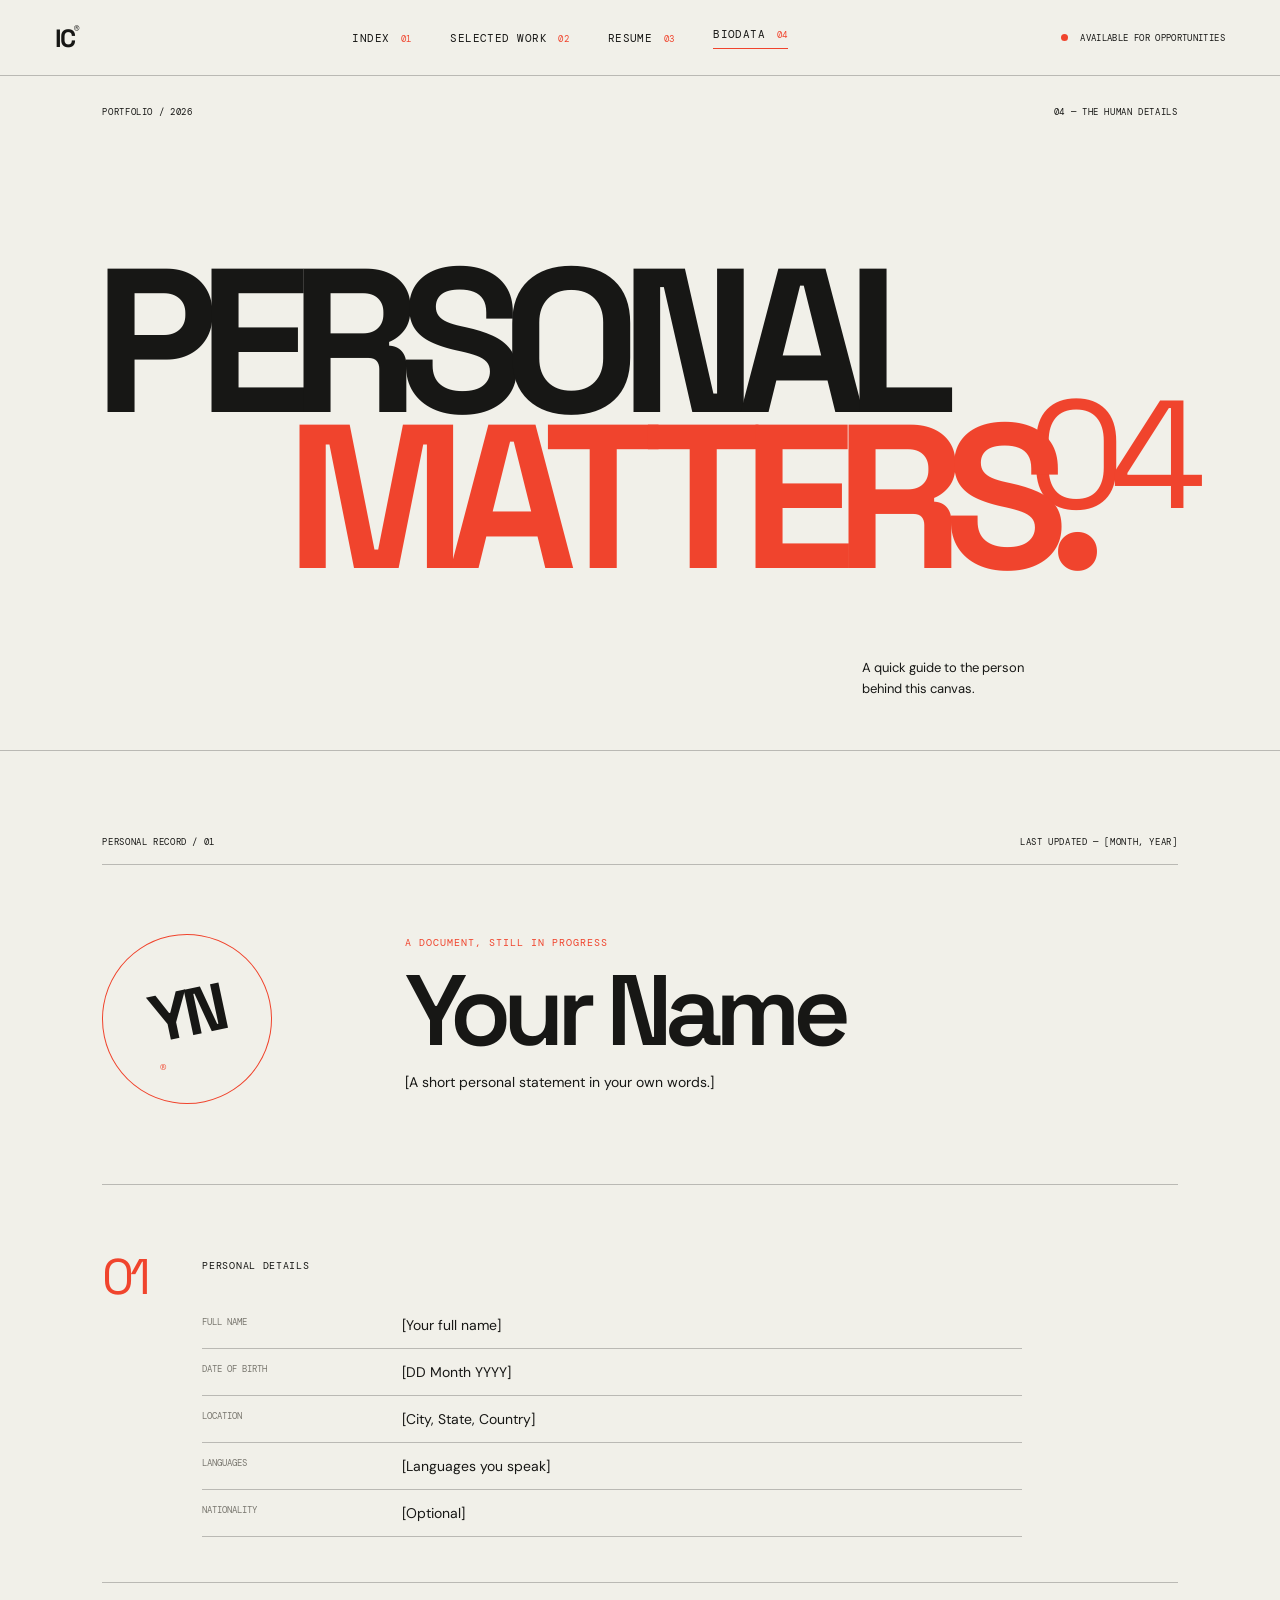
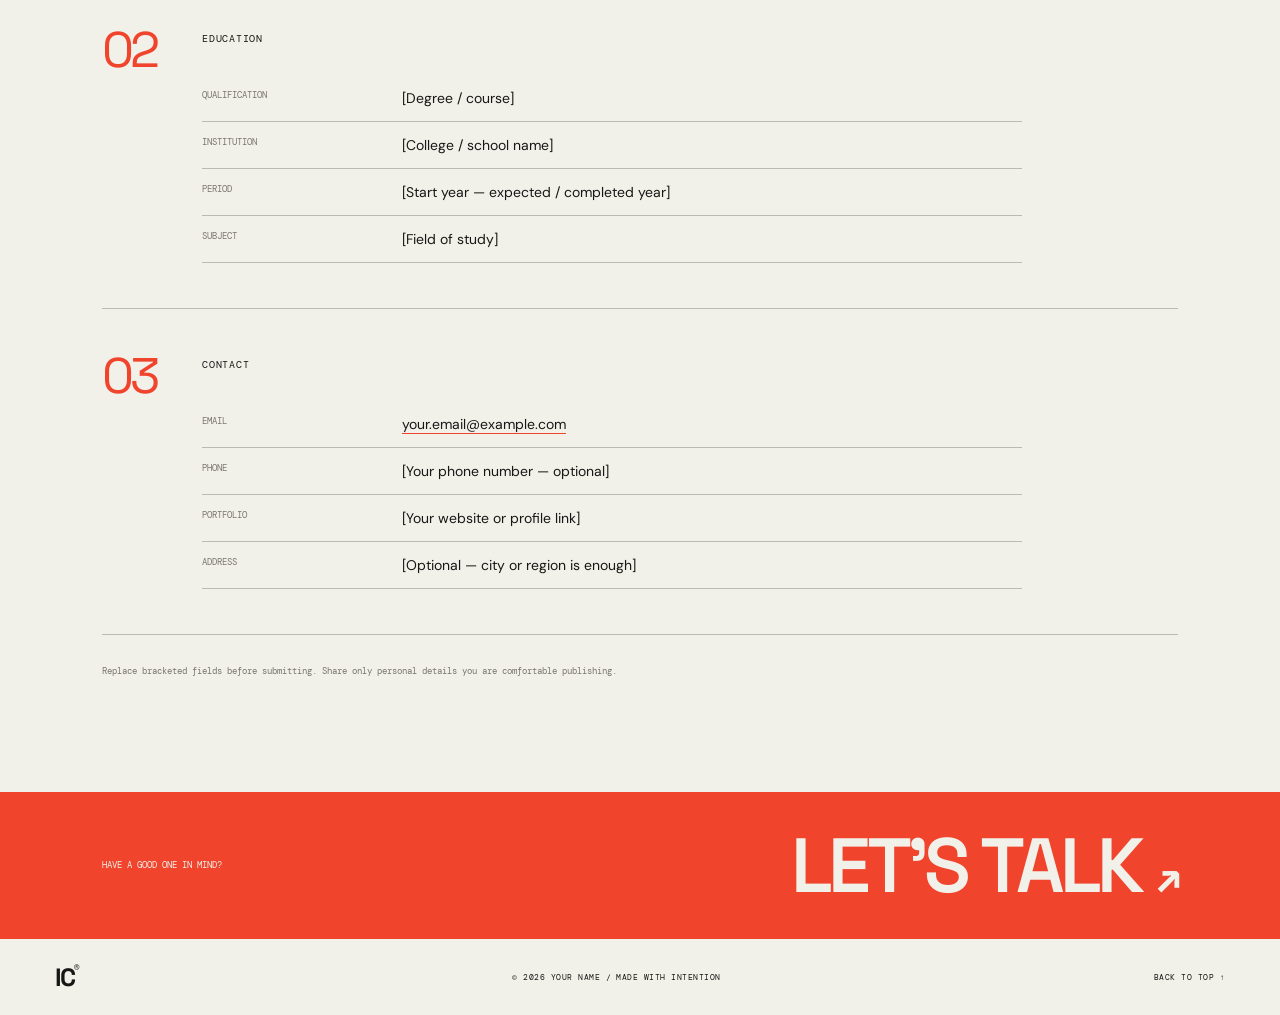
==== biodata.html @ 7c254b70 "Build The Infinite Canvas portfolio" ====
<!doctype html>
<html lang="en"><head><meta charset="utf-8"><meta name="viewport" content="width=device-width, initial-scale=1"><meta name="description" content="Personal and educational biodata for Your Name."><title>Biodata — THE INFINITE CANVAS</title><link rel="preconnect" href="https://fonts.googleapis.com"><link rel="preconnect" href="https://fonts.gstatic.com" crossorigin><link href="https://fonts.googleapis.com/css2?family=DM+Mono:wght@400;500&family=DM+Sans:wght@400;500;700&family=Space+Grotesk:wght@400;500;600;700&display=swap" rel="stylesheet"><link rel="stylesheet" href="css/style.css"></head><body>
<header class="site-header"><a class="wordmark" href="index.html">IC<span>®</span></a><button class="menu-toggle" aria-label="Open navigation" aria-expanded="false"><span></span><span></span></button><nav class="site-nav" aria-label="Main navigation"><a href="index.html">Index <i>01</i></a><a href="work.html">Selected work <i>02</i></a><a href="resume.html">Resume <i>03</i></a><a class="active" href="biodata.html">Biodata <i>04</i></a></nav><a class="availability" href="mailto:your.email@example.com"><span></span> Available for opportunities</a></header>
<main><section class="page-hero bio-hero" id="top"><div class="page-kicker"><span>PORTFOLIO / 2026</span><span>04 — THE HUMAN DETAILS</span></div><h1>PERSONAL<br><em>MATTERS</em><span class="red-dot">.</span></h1><p>A quick guide to the person<br>behind this canvas.</p><span class="page-hero-index">04</span></section><section class="bio-document section-pad"><div class="section-label"><span>PERSONAL RECORD / 01</span><span>LAST UPDATED — [MONTH, YEAR]</span></div><div class="bio-intro"><span class="bio-monogram">YN<span>®</span></span><div><span class="eyebrow red">A DOCUMENT, STILL IN PROGRESS</span><h2>Your Name</h2><p>[A short personal statement in your own words.]</p></div></div><div class="bio-columns">
<div class="bio-group"><span class="bio-group-no">01</span><div><h3>PERSONAL DETAILS</h3><dl class="data-list"><div><dt>FULL NAME</dt><dd>[Your full name]</dd></div><div><dt>DATE OF BIRTH</dt><dd>[DD Month YYYY]</dd></div><div><dt>LOCATION</dt><dd>[City, State, Country]</dd></div><div><dt>LANGUAGES</dt><dd>[Languages you speak]</dd></div><div><dt>NATIONALITY</dt><dd>[Optional]</dd></div></dl></div></div>
<div class="bio-group"><span class="bio-group-no">02</span><div><h3>EDUCATION</h3><dl class="data-list"><div><dt>QUALIFICATION</dt><dd>[Degree / course]</dd></div><div><dt>INSTITUTION</dt><dd>[College / school name]</dd></div><div><dt>PERIOD</dt><dd>[Start year — expected / completed year]</dd></div><div><dt>SUBJECT</dt><dd>[Field of study]</dd></div></dl></div></div>
<div class="bio-group"><span class="bio-group-no">03</span><div><h3>CONTACT</h3><dl class="data-list"><div><dt>EMAIL</dt><dd><a href="mailto:your.email@example.com">your.email@example.com</a></dd></div><div><dt>PHONE</dt><dd>[Your phone number — optional]</dd></div><div><dt>PORTFOLIO</dt><dd>[Your website or profile link]</dd></div><div><dt>ADDRESS</dt><dd>[Optional — city or region is enough]</dd></div></dl></div></div></div><p class="resume-footnote">Replace bracketed fields before submitting. Share only personal details you are comfortable publishing.</p></section><section class="contact-band"><span>HAVE A GOOD ONE IN MIND?</span><a href="mailto:your.email@example.com">LET’S TALK <b>↗</b></a></section></main><footer class="site-footer"><a class="wordmark" href="index.html">IC<span>®</span></a><span>© 2026 YOUR NAME / MADE WITH INTENTION</span><a href="#top">BACK TO TOP ↑</a></footer><button class="back-top" aria-label="Back to top">↑</button><script src="https://code.jquery.com/jquery-3.7.1.min.js" integrity="sha256-/JqT3SQfawRcv/BIHPThkBvs0OEvtFFmqPF/lYI/Cxo=" crossorigin="anonymous"></script><script src="js/main.js"></script></body></html>
---- css/style.css ----
:root{--ink:#171715;--paper:#f1f0e9;--red:#f0442d;--line:rgba(23,23,21,.25);--mono:'DM Mono',monospace;--sans:'DM Sans',sans-serif;--display:'Space Grotesk',sans-serif}*{box-sizing:border-box}html{scroll-behavior:smooth}body{margin:0;background:var(--paper);color:var(--ink);font-family:var(--sans);font-size:16px}a{color:inherit;text-decoration:none}button{font:inherit}.site-header{height:76px;padding:0 4.3vw;display:flex;align-items:center;justify-content:space-between;border-bottom:1px solid var(--line);position:relative;z-index:20;background:var(--paper)}.wordmark{font:700 25px var(--display);letter-spacing:-2px}.wordmark span{font:9px var(--mono);vertical-align:top;letter-spacing:0}.site-nav{display:flex;gap:clamp(18px,3vw,48px);align-items:center}.site-nav a{font:11px var(--mono);text-transform:uppercase;letter-spacing:.04em}.site-nav i{font-style:normal;color:var(--red);font-size:9px;margin-left:4px}.site-nav a.active{border-bottom:1px solid var(--red);padding-bottom:7px}.availability{font:9px var(--mono);text-transform:uppercase;letter-spacing:.04em}.availability span{display:inline-block;width:7px;height:7px;border-radius:50%;background:var(--red);margin-right:7px}.menu-toggle{display:none}.hero{min-height:calc(100vh - 76px);padding:28px 4.3vw 34px;position:relative;display:flex;flex-direction:column;justify-content:space-between;overflow:hidden}.hero-meta,.page-kicker,.section-label{display:flex;justify-content:space-between;align-items:center;font:9px var(--mono);letter-spacing:.07em;text-transform:uppercase}.hero-title-wrap{position:relative;margin:4vh 0 0 12vw}.eyebrow{font:10px var(--mono);letter-spacing:.1em;text-transform:uppercase}.hero-title-wrap h1{font:700 clamp(100px,19vw,290px)/.72 var(--display);letter-spacing:-.105em;margin:32px 0 0 -12px}.hero-title-wrap h1 .name-line{display:inline-block;margin-left:19vw}.red-dot{color:var(--red)}.hero-index{position:absolute;right:3vw;bottom:20%;font:11px var(--mono);line-height:1.5;color:var(--red)}.hero-bottom{display:flex;align-items:flex-end;justify-content:space-between;position:relative;z-index:2}.hero-intro{font:14px/1.5 var(--sans);margin:0}.circle-link{height:52px;width:52px;border:1px solid var(--ink);border-radius:50%;display:grid;place-items:center;font-size:24px;transition:.3s}.circle-link:hover{background:var(--red);border-color:var(--red);transform:rotate(45deg)}.hero-side{font:9px/1.6 var(--mono);text-align:right}.hero-stamp{position:absolute;right:18%;top:22%;border:1px solid var(--red);color:var(--red);width:78px;height:78px;border-radius:50%;display:grid;place-content:center;text-align:center;font:9px/1.2 var(--mono);transform:rotate(13deg)}.section-pad{padding:100px 8vw}.section-label{padding-bottom:16px;border-bottom:1px solid var(--line);margin-bottom:45px}.section-label a{color:var(--red)}.intro-grid{display:grid;grid-template-columns:.88fr 1.12fr;gap:11vw;align-items:center}.intro-photo{height:min(64vw,620px);position:relative}.image-frame{overflow:hidden;background:#dedbd2}.image-frame img{display:block;width:100%;height:100%;object-fit:cover;transition:transform .9s cubic-bezier(.2,.7,.2,1),filter .6s}.image-frame:hover img{transform:scale(1.045);filter:saturate(1.12)}.photo-note{position:absolute;left:0;bottom:0;background:var(--paper);padding:10px 13px;font:8px/1.5 var(--mono)}.red{color:var(--red)}.intro-copy h2{font:600 clamp(56px,8.5vw,120px)/.86 var(--display);letter-spacing:-.08em;margin:22px 0 30px}.intro-copy h2 em,.page-hero h1 em{font-style:normal;color:var(--red)}.intro-copy>p:not(.eyebrow){max-width:390px;line-height:1.8;font-size:14px}.text-link{display:inline-flex;gap:30px;align-items:center;border-bottom:1px solid var(--ink);padding:14px 0 9px;margin-top:24px;font:10px var(--mono);letter-spacing:.04em}.text-link span{color:var(--red);font-size:16px}.manifesto{background:var(--ink);color:var(--paper);min-height:520px;padding:70px 10vw;position:relative;display:flex;flex-direction:column;justify-content:center}.manifesto .eyebrow{color:#aaa}.manifesto-line{font:700 clamp(68px,13vw,190px)/.78 var(--display);letter-spacing:-.1em;margin:55px 0}.manifesto-line span{color:var(--red)}.manifesto-line b{font-size:.36em;color:var(--red);vertical-align:top;margin-left:2vw}.manifesto-caption{position:absolute;bottom:34px;right:10vw;font:9px var(--mono);color:#aaa}.selected{padding-bottom:120px}.feature-project{display:block}.feature-image{height:min(61vw,690px);position:relative}.feature-image img{object-position:center 48%}.image-count,.work-image-label{position:absolute;top:18px;left:18px;background:var(--paper);padding:9px 11px;font:9px var(--mono)}.feature-caption{display:grid;grid-template-columns:70px 1fr auto;align-items:start;border-bottom:1px solid var(--line);padding:24px 0 30px}.project-number{font:12px var(--mono);color:var(--red)}.feature-caption h3{font:600 clamp(44px,7vw,94px)/.8 var(--display);letter-spacing:-.08em;margin:0}.feature-caption p{font-size:13px}.arrow-large{font-size:43px;color:var(--red)}.mini-projects{display:grid;grid-template-columns:1fr 1fr;gap:30px;margin:55px 0 0 21%}.mini-projects>a{position:relative;min-height:220px;padding:23px;border-top:1px solid var(--ink);border-bottom:1px solid var(--ink)}.mini-projects>a:nth-child(2){margin-top:75px;background:var(--red);color:var(--paper);border:0}.mini-projects span:first-child{font:9px var(--mono)}.mini-projects h3{font:600 clamp(38px,5vw,68px)/.82 var(--display);letter-spacing:-.08em}.mini-arrow{position:absolute;right:20px;bottom:15px;font-size:25px}.contact-band{background:var(--red);color:var(--paper);padding:35px 8vw;display:flex;align-items:center;justify-content:space-between}.contact-band>span{font:9px var(--mono)}.contact-band>a{font:600 clamp(30px,6vw,78px)/1 var(--display);letter-spacing:-.06em}.contact-band b{font-size:.55em}.site-footer{padding:22px 4.3vw;display:flex;align-items:center;justify-content:space-between;font:8px var(--mono);letter-spacing:.06em}.back-top{position:fixed;right:22px;bottom:22px;width:42px;height:42px;background:var(--ink);color:var(--paper);border:0;border-radius:50%;font-size:20px;z-index:10;opacity:0;pointer-events:none;transition:.25s;cursor:pointer}.back-top.visible{opacity:1;pointer-events:auto}.page-hero{min-height:570px;height:min(75vh,780px);padding:30px 8vw 50px;position:relative;display:flex;flex-direction:column;justify-content:space-between;overflow:hidden;border-bottom:1px solid var(--line)}.page-hero h1{font:700 clamp(85px,16vw,220px)/.76 var(--display);letter-spacing:-.1em;margin:7vh 0 0 -8px;position:relative;z-index:1}.page-hero h1 em{margin-left:15vw}.page-hero>p{align-self:flex-end;font-size:13px;line-height:1.6;margin:0 12vw 0 0}.page-hero-index{position:absolute;right:7vw;top:45%;font:clamp(65px,12vw,170px)/1 var(--display);letter-spacing:-.1em;color:var(--red)}.work-list{padding-top:80px}.work-item{margin:0 0 140px;position:relative}.work-image{height:clamp(360px,60vw,720px);position:relative}.featured-work .work-info{padding:28px 0 0 14%;position:relative}.work-info h2{font:700 clamp(66px,12vw,160px)/.78 var(--display);letter-spacing:-.1em;margin:18px 0 27px}.work-description{display:grid;grid-template-columns:1.2fr .8fr;gap:9vw;max-width:900px}.work-info p{line-height:1.8;font-size:14px;max-width:500px}.work-info dl{margin:10px 0}.work-info dl div{display:grid;grid-template-columns:90px 1fr;border-bottom:1px solid var(--line);padding:9px 0;gap:15px}.work-info dt,.work-info dd{font:9px var(--mono);margin:0}.work-info dt{color:var(--red)}.work-index{position:absolute;right:0;top:0;font:12px var(--mono);color:var(--red)}.split-work{display:grid;grid-template-columns:1.2fr .8fr;gap:8vw;align-items:center}.split-work .work-image{height:clamp(330px,48vw,560px)}.split-work .work-info h2{font-size:clamp(58px,8vw,110px)}.reverse-work{grid-template-columns:.8fr 1.2fr}.reverse-work .work-image{grid-column:2;grid-row:1}.reverse-work .work-info{grid-column:1;grid-row:1;padding-left:8%}.reverse-work .work-index{right:auto;left:0}.resume-sheet,.bio-document{padding-top:85px;padding-bottom:115px}.resume-layout{display:grid;grid-template-columns:.45fr 1fr;gap:12vw}.resume-aside{position:sticky;top:40px;align-self:start}.resume-aside>p:not(.eyebrow){font-size:14px;line-height:1.8}.timeline{border-left:1px solid var(--line)}.timeline-section{display:grid;grid-template-columns:100px 1fr;padding:0 0 70px 30px;position:relative;border-bottom:1px solid var(--line);margin-bottom:45px}.timeline-no{font:60px/.8 var(--display);letter-spacing:-.1em;color:var(--red)}.timeline-entry{margin-top:28px;max-width:610px}.timeline-entry time{font:9px var(--mono);color:var(--red)}.timeline-entry h2{font:600 28px var(--display);margin:9px 0}.timeline-entry p{font-size:13px;line-height:1.7;margin:5px 0}.skill-line{display:grid;grid-template-columns:100px 1fr;padding:15px 0;border-bottom:1px solid var(--line)}.skill-line span{font:9px var(--mono);color:var(--red)}.skill-line p{margin:0;font-size:13px}.resume-footnote{font:9px var(--mono);color:#78766e;margin:30px 0 0}.bio-intro{display:grid;grid-template-columns:200px 1fr;gap:8vw;align-items:center;padding:20px 0 75px;border-bottom:1px solid var(--line)}.bio-monogram{width:170px;height:170px;border:1px solid var(--red);border-radius:50%;display:grid;place-content:center;font:700 66px var(--display);letter-spacing:-.1em;transform:rotate(-12deg)}.bio-monogram span{font:10px var(--mono);vertical-align:top;color:var(--red)}.bio-intro h2{font:600 clamp(46px,8vw,100px)/.9 var(--display);letter-spacing:-.08em;margin:15px 0}.bio-intro p{font-size:14px;line-height:1.7;max-width:450px}.bio-columns{padding-top:25px}.bio-group{display:grid;grid-template-columns:100px 1fr;padding:45px 0;border-bottom:1px solid var(--line)}.bio-group-no{font:50px/.9 var(--display);color:var(--red);letter-spacing:-.08em}.bio-group h3{font:10px var(--mono);letter-spacing:.07em;margin:4px 0 30px}.data-list{max-width:820px;margin:0}.data-list>div{display:grid;grid-template-columns:200px 1fr;padding:14px 0;border-bottom:1px solid var(--line)}.data-list dt{font:9px var(--mono);color:#79776f}.data-list dd{font:14px var(--sans);margin:0}.data-list dd a{border-bottom:1px solid var(--red)}[data-reveal]{opacity:0;transform:translateY(30px);transition:opacity .8s ease,transform .8s cubic-bezier(.2,.7,.2,1)}[data-reveal].revealed{opacity:1;transform:translateY(0)}@media(max-width:760px){.site-header{height:65px;padding:0 6vw}.availability{display:none}.menu-toggle{display:flex;flex-direction:column;gap:6px;background:transparent;border:0;padding:12px;z-index:22}.menu-toggle span{display:block;width:25px;height:1px;background:var(--ink);transition:.25s}.menu-toggle[aria-expanded=true] span:first-child{transform:translateY(3.5px) rotate(45deg)}.menu-toggle[aria-expanded=true] span:last-child{transform:translateY(-3.5px) rotate(-45deg)}.site-nav{position:absolute;left:0;right:0;top:64px;background:var(--paper);display:flex;flex-direction:column;align-items:stretch;gap:0;padding:0 7vw;max-height:0;overflow:hidden;transition:max-height .35s,padding .35s;border-bottom:0}.site-nav.open{max-height:300px;padding:14px 7vw 25px;border-bottom:1px solid var(--line)}.site-nav a{padding:15px 0;border-bottom:1px solid var(--line);font-size:12px}.site-nav a.active{border-bottom:1px solid var(--red)}.hero{min-height:calc(90svh - 65px);padding:24px 6vw}.hero-meta span:nth-child(2){display:none}.hero-meta{font-size:8px}.hero-title-wrap{margin:12vh 0 0}.hero-title-wrap h1{font-size:clamp(90px,24vw,170px);margin-left:-5px}.hero-title-wrap h1 .name-line{margin-left:11vw}.hero-stamp{right:12%;top:17%;width:62px;height:62px;font-size:7px}.hero-index{right:1vw;font-size:9px}.section-pad{padding:70px 6vw}.section-label{font-size:8px;gap:15px}.section-label span:last-child{text-align:right}.intro-grid{grid-template-columns:1fr;gap:42px}.intro-photo{height:110vw;max-height:600px;width:78%;margin-left:7%}.intro-copy{padding-left:10%}.intro-copy h2{font-size:clamp(64px,17vw,110px)}.manifesto{min-height:380px;padding:55px 7vw}.manifesto-line{font-size:clamp(62px,15vw,115px)}.manifesto-caption{right:7vw;font-size:8px}.selected{padding-bottom:75px}.feature-image{height:70vw}.feature-caption{grid-template-columns:40px 1fr auto}.feature-caption h3{font-size:54px}.feature-caption p{font-size:12px}.arrow-large{font-size:32px}.mini-projects{margin:45px 0 0;gap:15px}.mini-projects>a{min-height:175px;padding:16px}.mini-projects h3{font-size:clamp(34px,9vw,57px)}.contact-band{padding:26px 6vw;display:block}.contact-band>span{display:block;margin-bottom:20px}.contact-band>a{font-size:44px}.site-footer{padding:18px 6vw;flex-wrap:wrap;gap:14px}.site-footer span{order:3;width:100%;font-size:7px}.page-hero{min-height:540px;height:75svh;padding:25px 6vw 40px}.page-hero h1{font-size:clamp(76px,18vw,140px);margin-top:14vh}.page-hero h1 em{margin-left:8vw}.page-hero>p{margin-right:15vw;font-size:12px}.page-hero-index{right:6vw;top:54%;font-size:70px}.work-list{padding-top:60px}.work-item{margin-bottom:90px}.work-image{height:75vw;min-height:330px}.featured-work .work-info{padding-left:4%}.work-info h2{font-size:72px}.work-description{grid-template-columns:1fr;gap:15px}.split-work,.reverse-work{display:flex;flex-direction:column;align-items:stretch;gap:24px}.split-work .work-image{height:77vw;min-height:320px}.split-work .work-info,.reverse-work .work-info{padding:0 4%}.split-work .work-info h2{font-size:68px}.reverse-work .work-index{left:auto;right:0}.resume-layout{grid-template-columns:1fr;gap:50px}.resume-aside{position:static}.timeline-section{grid-template-columns:60px 1fr;padding-left:18px}.timeline-no{font-size:42px}.skill-line{grid-template-columns:70px 1fr}.bio-intro{grid-template-columns:95px 1fr;gap:24px;padding-bottom:45px}.bio-monogram{height:90px;width:90px;font-size:38px}.bio-intro h2{font-size:42px}.bio-intro p{font-size:12px}.bio-group{grid-template-columns:55px 1fr;padding:35px 0}.bio-group-no{font-size:39px}.data-list>div{grid-template-columns:125px 1fr;gap:12px}.data-list dd{font-size:12px}.data-list dt{font-size:8px}}@media(prefers-reduced-motion:reduce){html{scroll-behavior:auto}*,*:before,*:after{transition-duration:.01ms!important;animation-duration:.01ms!important}[data-reveal]{opacity:1;transform:none}}
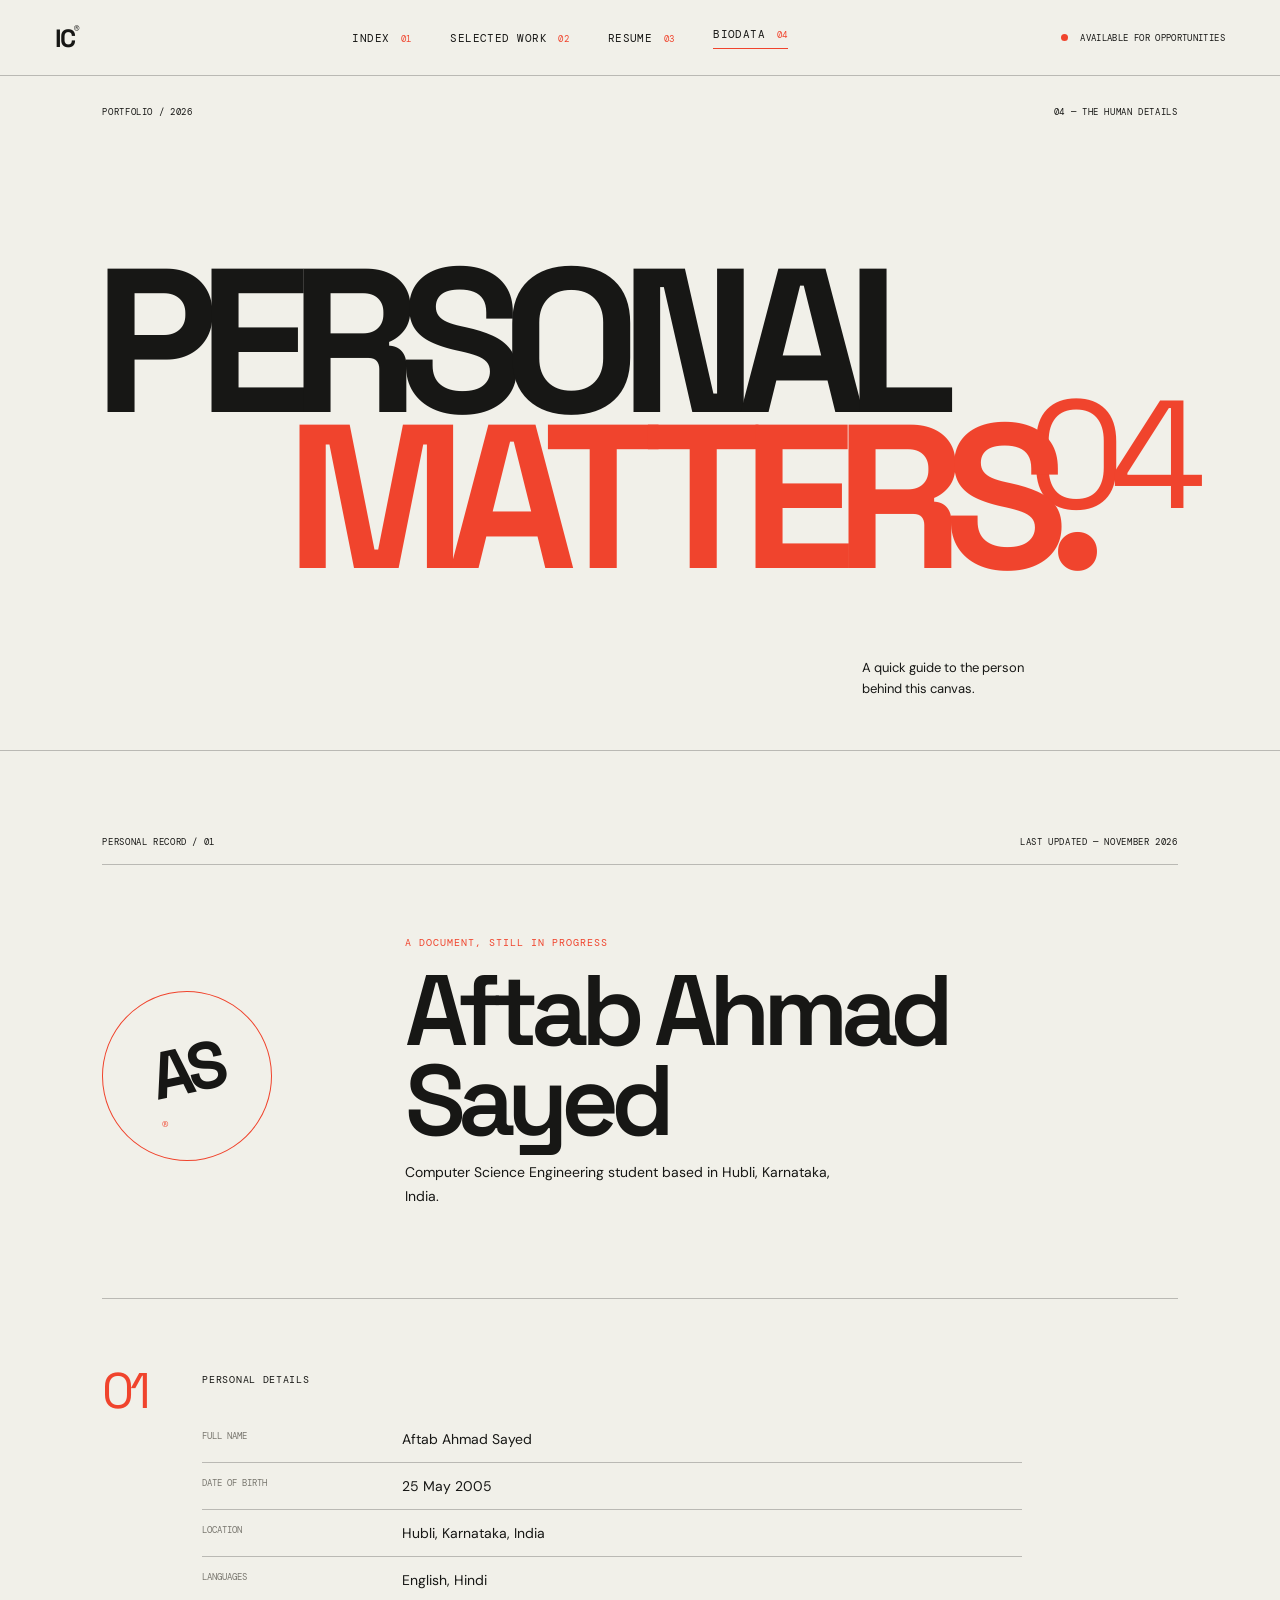
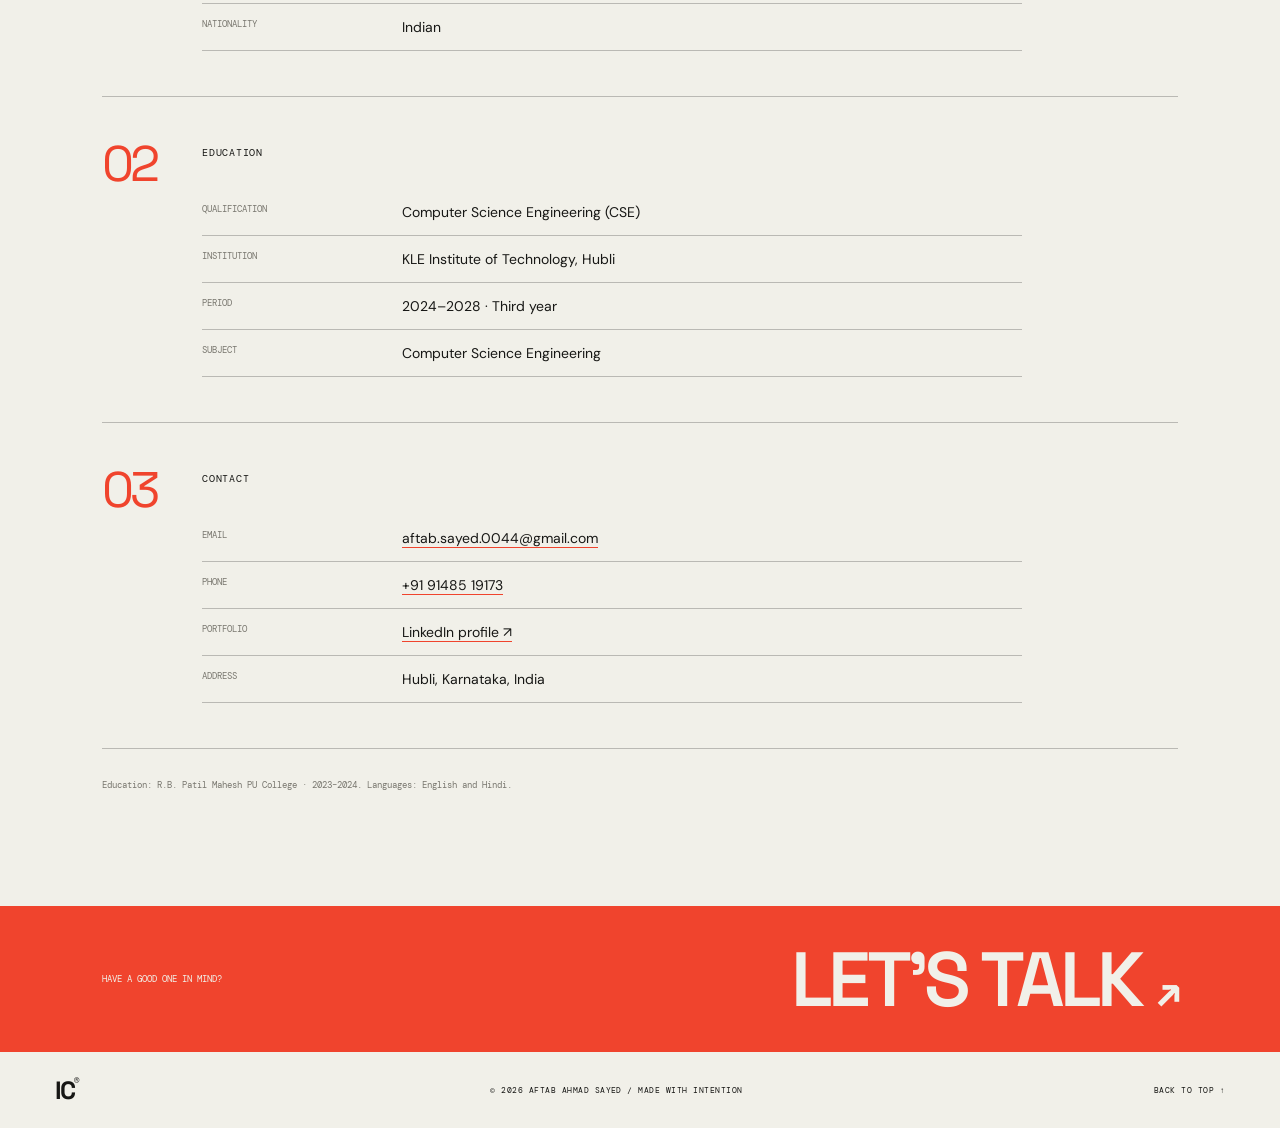
==== commit d902afac: "dwurfneirnf" ====
--- a/biodata.html
+++ b/biodata.html
@@ -1,7 +1,7 @@
 <!doctype html>
-<html lang="en"><head><meta charset="utf-8"><meta name="viewport" content="width=device-width, initial-scale=1"><meta name="description" content="Personal and educational biodata for Your Name."><title>Biodata — THE INFINITE CANVAS</title><link rel="preconnect" href="https://fonts.googleapis.com"><link rel="preconnect" href="https://fonts.gstatic.com" crossorigin><link href="https://fonts.googleapis.com/css2?family=DM+Mono:wght@400;500&family=DM+Sans:wght@400;500;700&family=Space+Grotesk:wght@400;500;600;700&display=swap" rel="stylesheet"><link rel="stylesheet" href="css/style.css"></head><body>
-<header class="site-header"><a class="wordmark" href="index.html">IC<span>®</span></a><button class="menu-toggle" aria-label="Open navigation" aria-expanded="false"><span></span><span></span></button><nav class="site-nav" aria-label="Main navigation"><a href="index.html">Index <i>01</i></a><a href="work.html">Selected work <i>02</i></a><a href="resume.html">Resume <i>03</i></a><a class="active" href="biodata.html">Biodata <i>04</i></a></nav><a class="availability" href="mailto:your.email@example.com"><span></span> Available for opportunities</a></header>
-<main><section class="page-hero bio-hero" id="top"><div class="page-kicker"><span>PORTFOLIO / 2026</span><span>04 — THE HUMAN DETAILS</span></div><h1>PERSONAL<br><em>MATTERS</em><span class="red-dot">.</span></h1><p>A quick guide to the person<br>behind this canvas.</p><span class="page-hero-index">04</span></section><section class="bio-document section-pad"><div class="section-label"><span>PERSONAL RECORD / 01</span><span>LAST UPDATED — [MONTH, YEAR]</span></div><div class="bio-intro"><span class="bio-monogram">YN<span>®</span></span><div><span class="eyebrow red">A DOCUMENT, STILL IN PROGRESS</span><h2>Your Name</h2><p>[A short personal statement in your own words.]</p></div></div><div class="bio-columns">
-<div class="bio-group"><span class="bio-group-no">01</span><div><h3>PERSONAL DETAILS</h3><dl class="data-list"><div><dt>FULL NAME</dt><dd>[Your full name]</dd></div><div><dt>DATE OF BIRTH</dt><dd>[DD Month YYYY]</dd></div><div><dt>LOCATION</dt><dd>[City, State, Country]</dd></div><div><dt>LANGUAGES</dt><dd>[Languages you speak]</dd></div><div><dt>NATIONALITY</dt><dd>[Optional]</dd></div></dl></div></div>
-<div class="bio-group"><span class="bio-group-no">02</span><div><h3>EDUCATION</h3><dl class="data-list"><div><dt>QUALIFICATION</dt><dd>[Degree / course]</dd></div><div><dt>INSTITUTION</dt><dd>[College / school name]</dd></div><div><dt>PERIOD</dt><dd>[Start year — expected / completed year]</dd></div><div><dt>SUBJECT</dt><dd>[Field of study]</dd></div></dl></div></div>
-<div class="bio-group"><span class="bio-group-no">03</span><div><h3>CONTACT</h3><dl class="data-list"><div><dt>EMAIL</dt><dd><a href="mailto:your.email@example.com">your.email@example.com</a></dd></div><div><dt>PHONE</dt><dd>[Your phone number — optional]</dd></div><div><dt>PORTFOLIO</dt><dd>[Your website or profile link]</dd></div><div><dt>ADDRESS</dt><dd>[Optional — city or region is enough]</dd></div></dl></div></div></div><p class="resume-footnote">Replace bracketed fields before submitting. Share only personal details you are comfortable publishing.</p></section><section class="contact-band"><span>HAVE A GOOD ONE IN MIND?</span><a href="mailto:your.email@example.com">LET’S TALK <b>↗</b></a></section></main><footer class="site-footer"><a class="wordmark" href="index.html">IC<span>®</span></a><span>© 2026 YOUR NAME / MADE WITH INTENTION</span><a href="#top">BACK TO TOP ↑</a></footer><button class="back-top" aria-label="Back to top">↑</button><script src="https://code.jquery.com/jquery-3.7.1.min.js" integrity="sha256-/JqT3SQfawRcv/BIHPThkBvs0OEvtFFmqPF/lYI/Cxo=" crossorigin="anonymous"></script><script src="js/main.js"></script></body></html>
+<html lang="en"><head><meta charset="utf-8"><meta name="viewport" content="width=device-width, initial-scale=1"><meta name="description" content="Personal and educational biodata for Aftab Ahmad Sayed."><title>Biodata — THE INFINITE CANVAS</title><link rel="preconnect" href="https://fonts.googleapis.com"><link rel="preconnect" href="https://fonts.gstatic.com" crossorigin><link href="https://fonts.googleapis.com/css2?family=DM+Mono:wght@400;500&family=DM+Sans:wght@400;500;700&family=Space+Grotesk:wght@400;500;600;700&display=swap" rel="stylesheet"><link rel="stylesheet" href="css/style.css"></head><body>
+<header class="site-header"><a class="wordmark" href="index.html">IC<span>®</span></a><button class="menu-toggle" aria-label="Open navigation" aria-expanded="false"><span></span><span></span></button><nav class="site-nav" aria-label="Main navigation"><a href="index.html">Index <i>01</i></a><a href="work.html">Selected work <i>02</i></a><a href="resume.html">Resume <i>03</i></a><a class="active" href="biodata.html">Biodata <i>04</i></a></nav><a class="availability" href="mailto:aftab.sayed.0044@gmail.com"><span></span> Available for opportunities</a></header>
+<main><section class="page-hero bio-hero" id="top"><div class="page-kicker"><span>PORTFOLIO / 2026</span><span>04 — THE HUMAN DETAILS</span></div><h1>PERSONAL<br><em>MATTERS</em><span class="red-dot">.</span></h1><p>A quick guide to the person<br>behind this canvas.</p><span class="page-hero-index">04</span></section><section class="bio-document section-pad"><div class="section-label"><span>PERSONAL RECORD / 01</span><span>LAST UPDATED — NOVEMBER 2026</span></div><div class="bio-intro"><span class="bio-monogram">AS<span>®</span></span><div><span class="eyebrow red">A DOCUMENT, STILL IN PROGRESS</span><h2>Aftab Ahmad Sayed</h2><p>Computer Science Engineering student based in Hubli, Karnataka, India.</p></div></div><div class="bio-columns">
+<div class="bio-group"><span class="bio-group-no">01</span><div><h3>PERSONAL DETAILS</h3><dl class="data-list"><div><dt>FULL NAME</dt><dd>Aftab Ahmad Sayed</dd></div><div><dt>DATE OF BIRTH</dt><dd>25 May 2005</dd></div><div><dt>LOCATION</dt><dd>Hubli, Karnataka, India</dd></div><div><dt>LANGUAGES</dt><dd>English, Hindi</dd></div><div><dt>NATIONALITY</dt><dd>Indian</dd></div></dl></div></div>
+<div class="bio-group"><span class="bio-group-no">02</span><div><h3>EDUCATION</h3><dl class="data-list"><div><dt>QUALIFICATION</dt><dd>Computer Science Engineering (CSE)</dd></div><div><dt>INSTITUTION</dt><dd>KLE Institute of Technology, Hubli</dd></div><div><dt>PERIOD</dt><dd>2024–2028 · Third year</dd></div><div><dt>SUBJECT</dt><dd>Computer Science Engineering</dd></div></dl></div></div>
+<div class="bio-group"><span class="bio-group-no">03</span><div><h3>CONTACT</h3><dl class="data-list"><div><dt>EMAIL</dt><dd><a href="mailto:aftab.sayed.0044@gmail.com">aftab.sayed.0044@gmail.com</a></dd></div><div><dt>PHONE</dt><dd><a href="tel:+919148519173">+91 91485 19173</a></dd></div><div><dt>PORTFOLIO</dt><dd><a href="https://www.linkedin.com/in/aftab-sayed-3ab31b400" target="_blank" rel="noopener noreferrer">LinkedIn profile ↗</a></dd></div><div><dt>ADDRESS</dt><dd>Hubli, Karnataka, India</dd></div></dl></div></div></div><p class="resume-footnote">Education: R.B. Patil Mahesh PU College · 2023–2024. Languages: English and Hindi.</p></section><section class="contact-band"><span>HAVE A GOOD ONE IN MIND?</span><a href="mailto:aftab.sayed.0044@gmail.com">LET’S TALK <b>↗</b></a></section></main><footer class="site-footer"><a class="wordmark" href="index.html">IC<span>®</span></a><span>© 2026 AFTAB AHMAD SAYED / MADE WITH INTENTION</span><a href="#top">BACK TO TOP ↑</a></footer><button class="back-top" aria-label="Back to top">↑</button><script src="https://code.jquery.com/jquery-3.7.1.min.js" integrity="sha256-/JqT3SQfawRcv/BIHPThkBvs0OEvtFFmqPF/lYI/Cxo=" crossorigin="anonymous"></script><script src="js/main.js"></script></body></html>
--- a/css/style.css
+++ b/css/style.css
@@ -1 +1 @@
-:root{--ink:#171715;--paper:#f1f0e9;--red:#f0442d;--line:rgba(23,23,21,.25);--mono:'DM Mono',monospace;--sans:'DM Sans',sans-serif;--display:'Space Grotesk',sans-serif}*{box-sizing:border-box}html{scroll-behavior:smooth}body{margin:0;background:var(--paper);color:var(--ink);font-family:var(--sans);font-size:16px}a{color:inherit;text-decoration:none}button{font:inherit}.site-header{height:76px;padding:0 4.3vw;display:flex;align-items:center;justify-content:space-between;border-bottom:1px solid var(--line);position:relative;z-index:20;background:var(--paper)}.wordmark{font:700 25px var(--display);letter-spacing:-2px}.wordmark span{font:9px var(--mono);vertical-align:top;letter-spacing:0}.site-nav{display:flex;gap:clamp(18px,3vw,48px);align-items:center}.site-nav a{font:11px var(--mono);text-transform:uppercase;letter-spacing:.04em}.site-nav i{font-style:normal;color:var(--red);font-size:9px;margin-left:4px}.site-nav a.active{border-bottom:1px solid var(--red);padding-bottom:7px}.availability{font:9px var(--mono);text-transform:uppercase;letter-spacing:.04em}.availability span{display:inline-block;width:7px;height:7px;border-radius:50%;background:var(--red);margin-right:7px}.menu-toggle{display:none}.hero{min-height:calc(100vh - 76px);padding:28px 4.3vw 34px;position:relative;display:flex;flex-direction:column;justify-content:space-between;overflow:hidden}.hero-meta,.page-kicker,.section-label{display:flex;justify-content:space-between;align-items:center;font:9px var(--mono);letter-spacing:.07em;text-transform:uppercase}.hero-title-wrap{position:relative;margin:4vh 0 0 12vw}.eyebrow{font:10px var(--mono);letter-spacing:.1em;text-transform:uppercase}.hero-title-wrap h1{font:700 clamp(100px,19vw,290px)/.72 var(--display);letter-spacing:-.105em;margin:32px 0 0 -12px}.hero-title-wrap h1 .name-line{display:inline-block;margin-left:19vw}.red-dot{color:var(--red)}.hero-index{position:absolute;right:3vw;bottom:20%;font:11px var(--mono);line-height:1.5;color:var(--red)}.hero-bottom{display:flex;align-items:flex-end;justify-content:space-between;position:relative;z-index:2}.hero-intro{font:14px/1.5 var(--sans);margin:0}.circle-link{height:52px;width:52px;border:1px solid var(--ink);border-radius:50%;display:grid;place-items:center;font-size:24px;transition:.3s}.circle-link:hover{background:var(--red);border-color:var(--red);transform:rotate(45deg)}.hero-side{font:9px/1.6 var(--mono);text-align:right}.hero-stamp{position:absolute;right:18%;top:22%;border:1px solid var(--red);color:var(--red);width:78px;height:78px;border-radius:50%;display:grid;place-content:center;text-align:center;font:9px/1.2 var(--mono);transform:rotate(13deg)}.section-pad{padding:100px 8vw}.section-label{padding-bottom:16px;border-bottom:1px solid var(--line);margin-bottom:45px}.section-label a{color:var(--red)}.intro-grid{display:grid;grid-template-columns:.88fr 1.12fr;gap:11vw;align-items:center}.intro-photo{height:min(64vw,620px);position:relative}.image-frame{overflow:hidden;background:#dedbd2}.image-frame img{display:block;width:100%;height:100%;object-fit:cover;transition:transform .9s cubic-bezier(.2,.7,.2,1),filter .6s}.image-frame:hover img{transform:scale(1.045);filter:saturate(1.12)}.photo-note{position:absolute;left:0;bottom:0;background:var(--paper);padding:10px 13px;font:8px/1.5 var(--mono)}.red{color:var(--red)}.intro-copy h2{font:600 clamp(56px,8.5vw,120px)/.86 var(--display);letter-spacing:-.08em;margin:22px 0 30px}.intro-copy h2 em,.page-hero h1 em{font-style:normal;color:var(--red)}.intro-copy>p:not(.eyebrow){max-width:390px;line-height:1.8;font-size:14px}.text-link{display:inline-flex;gap:30px;align-items:center;border-bottom:1px solid var(--ink);padding:14px 0 9px;margin-top:24px;font:10px var(--mono);letter-spacing:.04em}.text-link span{color:var(--red);font-size:16px}.manifesto{background:var(--ink);color:var(--paper);min-height:520px;padding:70px 10vw;position:relative;display:flex;flex-direction:column;justify-content:center}.manifesto .eyebrow{color:#aaa}.manifesto-line{font:700 clamp(68px,13vw,190px)/.78 var(--display);letter-spacing:-.1em;margin:55px 0}.manifesto-line span{color:var(--red)}.manifesto-line b{font-size:.36em;color:var(--red);vertical-align:top;margin-left:2vw}.manifesto-caption{position:absolute;bottom:34px;right:10vw;font:9px var(--mono);color:#aaa}.selected{padding-bottom:120px}.feature-project{display:block}.feature-image{height:min(61vw,690px);position:relative}.feature-image img{object-position:center 48%}.image-count,.work-image-label{position:absolute;top:18px;left:18px;background:var(--paper);padding:9px 11px;font:9px var(--mono)}.feature-caption{display:grid;grid-template-columns:70px 1fr auto;align-items:start;border-bottom:1px solid var(--line);padding:24px 0 30px}.project-number{font:12px var(--mono);color:var(--red)}.feature-caption h3{font:600 clamp(44px,7vw,94px)/.8 var(--display);letter-spacing:-.08em;margin:0}.feature-caption p{font-size:13px}.arrow-large{font-size:43px;color:var(--red)}.mini-projects{display:grid;grid-template-columns:1fr 1fr;gap:30px;margin:55px 0 0 21%}.mini-projects>a{position:relative;min-height:220px;padding:23px;border-top:1px solid var(--ink);border-bottom:1px solid var(--ink)}.mini-projects>a:nth-child(2){margin-top:75px;background:var(--red);color:var(--paper);border:0}.mini-projects span:first-child{font:9px var(--mono)}.mini-projects h3{font:600 clamp(38px,5vw,68px)/.82 var(--display);letter-spacing:-.08em}.mini-arrow{position:absolute;right:20px;bottom:15px;font-size:25px}.contact-band{background:var(--red);color:var(--paper);padding:35px 8vw;display:flex;align-items:center;justify-content:space-between}.contact-band>span{font:9px var(--mono)}.contact-band>a{font:600 clamp(30px,6vw,78px)/1 var(--display);letter-spacing:-.06em}.contact-band b{font-size:.55em}.site-footer{padding:22px 4.3vw;display:flex;align-items:center;justify-content:space-between;font:8px var(--mono);letter-spacing:.06em}.back-top{position:fixed;right:22px;bottom:22px;width:42px;height:42px;background:var(--ink);color:var(--paper);border:0;border-radius:50%;font-size:20px;z-index:10;opacity:0;pointer-events:none;transition:.25s;cursor:pointer}.back-top.visible{opacity:1;pointer-events:auto}.page-hero{min-height:570px;height:min(75vh,780px);padding:30px 8vw 50px;position:relative;display:flex;flex-direction:column;justify-content:space-between;overflow:hidden;border-bottom:1px solid var(--line)}.page-hero h1{font:700 clamp(85px,16vw,220px)/.76 var(--display);letter-spacing:-.1em;margin:7vh 0 0 -8px;position:relative;z-index:1}.page-hero h1 em{margin-left:15vw}.page-hero>p{align-self:flex-end;font-size:13px;line-height:1.6;margin:0 12vw 0 0}.page-hero-index{position:absolute;right:7vw;top:45%;font:clamp(65px,12vw,170px)/1 var(--display);letter-spacing:-.1em;color:var(--red)}.work-list{padding-top:80px}.work-item{margin:0 0 140px;position:relative}.work-image{height:clamp(360px,60vw,720px);position:relative}.featured-work .work-info{padding:28px 0 0 14%;position:relative}.work-info h2{font:700 clamp(66px,12vw,160px)/.78 var(--display);letter-spacing:-.1em;margin:18px 0 27px}.work-description{display:grid;grid-template-columns:1.2fr .8fr;gap:9vw;max-width:900px}.work-info p{line-height:1.8;font-size:14px;max-width:500px}.work-info dl{margin:10px 0}.work-info dl div{display:grid;grid-template-columns:90px 1fr;border-bottom:1px solid var(--line);padding:9px 0;gap:15px}.work-info dt,.work-info dd{font:9px var(--mono);margin:0}.work-info dt{color:var(--red)}.work-index{position:absolute;right:0;top:0;font:12px var(--mono);color:var(--red)}.split-work{display:grid;grid-template-columns:1.2fr .8fr;gap:8vw;align-items:center}.split-work .work-image{height:clamp(330px,48vw,560px)}.split-work .work-info h2{font-size:clamp(58px,8vw,110px)}.reverse-work{grid-template-columns:.8fr 1.2fr}.reverse-work .work-image{grid-column:2;grid-row:1}.reverse-work .work-info{grid-column:1;grid-row:1;padding-left:8%}.reverse-work .work-index{right:auto;left:0}.resume-sheet,.bio-document{padding-top:85px;padding-bottom:115px}.resume-layout{display:grid;grid-template-columns:.45fr 1fr;gap:12vw}.resume-aside{position:sticky;top:40px;align-self:start}.resume-aside>p:not(.eyebrow){font-size:14px;line-height:1.8}.timeline{border-left:1px solid var(--line)}.timeline-section{display:grid;grid-template-columns:100px 1fr;padding:0 0 70px 30px;position:relative;border-bottom:1px solid var(--line);margin-bottom:45px}.timeline-no{font:60px/.8 var(--display);letter-spacing:-.1em;color:var(--red)}.timeline-entry{margin-top:28px;max-width:610px}.timeline-entry time{font:9px var(--mono);color:var(--red)}.timeline-entry h2{font:600 28px var(--display);margin:9px 0}.timeline-entry p{font-size:13px;line-height:1.7;margin:5px 0}.skill-line{display:grid;grid-template-columns:100px 1fr;padding:15px 0;border-bottom:1px solid var(--line)}.skill-line span{font:9px var(--mono);color:var(--red)}.skill-line p{margin:0;font-size:13px}.resume-footnote{font:9px var(--mono);color:#78766e;margin:30px 0 0}.bio-intro{display:grid;grid-template-columns:200px 1fr;gap:8vw;align-items:center;padding:20px 0 75px;border-bottom:1px solid var(--line)}.bio-monogram{width:170px;height:170px;border:1px solid var(--red);border-radius:50%;display:grid;place-content:center;font:700 66px var(--display);letter-spacing:-.1em;transform:rotate(-12deg)}.bio-monogram span{font:10px var(--mono);vertical-align:top;color:var(--red)}.bio-intro h2{font:600 clamp(46px,8vw,100px)/.9 var(--display);letter-spacing:-.08em;margin:15px 0}.bio-intro p{font-size:14px;line-height:1.7;max-width:450px}.bio-columns{padding-top:25px}.bio-group{display:grid;grid-template-columns:100px 1fr;padding:45px 0;border-bottom:1px solid var(--line)}.bio-group-no{font:50px/.9 var(--display);color:var(--red);letter-spacing:-.08em}.bio-group h3{font:10px var(--mono);letter-spacing:.07em;margin:4px 0 30px}.data-list{max-width:820px;margin:0}.data-list>div{display:grid;grid-template-columns:200px 1fr;padding:14px 0;border-bottom:1px solid var(--line)}.data-list dt{font:9px var(--mono);color:#79776f}.data-list dd{font:14px var(--sans);margin:0}.data-list dd a{border-bottom:1px solid var(--red)}[data-reveal]{opacity:0;transform:translateY(30px);transition:opacity .8s ease,transform .8s cubic-bezier(.2,.7,.2,1)}[data-reveal].revealed{opacity:1;transform:translateY(0)}@media(max-width:760px){.site-header{height:65px;padding:0 6vw}.availability{display:none}.menu-toggle{display:flex;flex-direction:column;gap:6px;background:transparent;border:0;padding:12px;z-index:22}.menu-toggle span{display:block;width:25px;height:1px;background:var(--ink);transition:.25s}.menu-toggle[aria-expanded=true] span:first-child{transform:translateY(3.5px) rotate(45deg)}.menu-toggle[aria-expanded=true] span:last-child{transform:translateY(-3.5px) rotate(-45deg)}.site-nav{position:absolute;left:0;right:0;top:64px;background:var(--paper);display:flex;flex-direction:column;align-items:stretch;gap:0;padding:0 7vw;max-height:0;overflow:hidden;transition:max-height .35s,padding .35s;border-bottom:0}.site-nav.open{max-height:300px;padding:14px 7vw 25px;border-bottom:1px solid var(--line)}.site-nav a{padding:15px 0;border-bottom:1px solid var(--line);font-size:12px}.site-nav a.active{border-bottom:1px solid var(--red)}.hero{min-height:calc(90svh - 65px);padding:24px 6vw}.hero-meta span:nth-child(2){display:none}.hero-meta{font-size:8px}.hero-title-wrap{margin:12vh 0 0}.hero-title-wrap h1{font-size:clamp(90px,24vw,170px);margin-left:-5px}.hero-title-wrap h1 .name-line{margin-left:11vw}.hero-stamp{right:12%;top:17%;width:62px;height:62px;font-size:7px}.hero-index{right:1vw;font-size:9px}.section-pad{padding:70px 6vw}.section-label{font-size:8px;gap:15px}.section-label span:last-child{text-align:right}.intro-grid{grid-template-columns:1fr;gap:42px}.intro-photo{height:110vw;max-height:600px;width:78%;margin-left:7%}.intro-copy{padding-left:10%}.intro-copy h2{font-size:clamp(64px,17vw,110px)}.manifesto{min-height:380px;padding:55px 7vw}.manifesto-line{font-size:clamp(62px,15vw,115px)}.manifesto-caption{right:7vw;font-size:8px}.selected{padding-bottom:75px}.feature-image{height:70vw}.feature-caption{grid-template-columns:40px 1fr auto}.feature-caption h3{font-size:54px}.feature-caption p{font-size:12px}.arrow-large{font-size:32px}.mini-projects{margin:45px 0 0;gap:15px}.mini-projects>a{min-height:175px;padding:16px}.mini-projects h3{font-size:clamp(34px,9vw,57px)}.contact-band{padding:26px 6vw;display:block}.contact-band>span{display:block;margin-bottom:20px}.contact-band>a{font-size:44px}.site-footer{padding:18px 6vw;flex-wrap:wrap;gap:14px}.site-footer span{order:3;width:100%;font-size:7px}.page-hero{min-height:540px;height:75svh;padding:25px 6vw 40px}.page-hero h1{font-size:clamp(76px,18vw,140px);margin-top:14vh}.page-hero h1 em{margin-left:8vw}.page-hero>p{margin-right:15vw;font-size:12px}.page-hero-index{right:6vw;top:54%;font-size:70px}.work-list{padding-top:60px}.work-item{margin-bottom:90px}.work-image{height:75vw;min-height:330px}.featured-work .work-info{padding-left:4%}.work-info h2{font-size:72px}.work-description{grid-template-columns:1fr;gap:15px}.split-work,.reverse-work{display:flex;flex-direction:column;align-items:stretch;gap:24px}.split-work .work-image{height:77vw;min-height:320px}.split-work .work-info,.reverse-work .work-info{padding:0 4%}.split-work .work-info h2{font-size:68px}.reverse-work .work-index{left:auto;right:0}.resume-layout{grid-template-columns:1fr;gap:50px}.resume-aside{position:static}.timeline-section{grid-template-columns:60px 1fr;padding-left:18px}.timeline-no{font-size:42px}.skill-line{grid-template-columns:70px 1fr}.bio-intro{grid-template-columns:95px 1fr;gap:24px;padding-bottom:45px}.bio-monogram{height:90px;width:90px;font-size:38px}.bio-intro h2{font-size:42px}.bio-intro p{font-size:12px}.bio-group{grid-template-columns:55px 1fr;padding:35px 0}.bio-group-no{font-size:39px}.data-list>div{grid-template-columns:125px 1fr;gap:12px}.data-list dd{font-size:12px}.data-list dt{font-size:8px}}@media(prefers-reduced-motion:reduce){html{scroll-behavior:auto}*,*:before,*:after{transition-duration:.01ms!important;animation-duration:.01ms!important}[data-reveal]{opacity:1;transform:none}}
+:root{--ink:#171715;--paper:#f1f0e9;--red:#f0442d;--line:rgba(23,23,21,.25);--mono:'DM Mono',monospace;--sans:'DM Sans',sans-serif;--display:'Space Grotesk',sans-serif}*{box-sizing:border-box}html{scroll-behavior:smooth}body{margin:0;background:var(--paper);color:var(--ink);font-family:var(--sans);font-size:16px}a{color:inherit;text-decoration:none}button{font:inherit}.site-header{height:76px;padding:0 4.3vw;display:flex;align-items:center;justify-content:space-between;border-bottom:1px solid var(--line);position:relative;z-index:20;background:var(--paper)}.wordmark{font:700 25px var(--display);letter-spacing:-2px}.wordmark span{font:9px var(--mono);vertical-align:top;letter-spacing:0}.site-nav{display:flex;gap:clamp(18px,3vw,48px);align-items:center}.site-nav a{font:11px var(--mono);text-transform:uppercase;letter-spacing:.04em}.site-nav i{font-style:normal;color:var(--red);font-size:9px;margin-left:4px}.site-nav a.active{border-bottom:1px solid var(--red);padding-bottom:7px}.availability{font:9px var(--mono);text-transform:uppercase;letter-spacing:.04em}.availability span{display:inline-block;width:7px;height:7px;border-radius:50%;background:var(--red);margin-right:7px}.menu-toggle{display:none}.hero{min-height:calc(100vh - 76px);padding:28px 4.3vw 34px;position:relative;display:flex;flex-direction:column;justify-content:space-between;overflow:hidden}.hero-meta,.page-kicker,.section-label{display:flex;justify-content:space-between;align-items:center;font:9px var(--mono);letter-spacing:.07em;text-transform:uppercase}.hero-title-wrap{position:relative;margin:4vh 0 0 12vw}.eyebrow{font:10px var(--mono);letter-spacing:.1em;text-transform:uppercase}.hero-title-wrap h1{font:700 clamp(100px,19vw,290px)/.72 var(--display);letter-spacing:-.105em;margin:32px 0 0 -12px}.hero-title-wrap h1 .name-line{display:inline-block;margin-left:19vw}.red-dot{color:var(--red)}.hero-index{position:absolute;right:3vw;bottom:20%;font:11px var(--mono);line-height:1.5;color:var(--red)}.hero-bottom{display:flex;align-items:flex-end;justify-content:space-between;position:relative;z-index:2}.hero-intro{font:14px/1.5 var(--sans);margin:0}.circle-link{height:52px;width:52px;border:1px solid var(--ink);border-radius:50%;display:grid;place-items:center;font-size:24px;transition:.3s}.circle-link:hover{background:var(--red);border-color:var(--red);transform:rotate(45deg)}.hero-side{font:9px/1.6 var(--mono);text-align:right}.hero-stamp{position:absolute;right:18%;top:22%;border:1px solid var(--red);color:var(--red);width:78px;height:78px;border-radius:50%;display:grid;place-content:center;text-align:center;font:9px/1.2 var(--mono);transform:rotate(13deg)}.section-pad{padding:100px 8vw}.section-label{padding-bottom:16px;border-bottom:1px solid var(--line);margin-bottom:45px}.section-label a{color:var(--red)}.intro-grid{display:grid;grid-template-columns:.88fr 1.12fr;gap:11vw;align-items:center}.intro-photo{height:min(64vw,620px);position:relative}.image-frame{overflow:hidden;background:#dedbd2}.image-frame img{display:block;width:100%;height:100%;object-fit:cover;transition:transform .9s cubic-bezier(.2,.7,.2,1),filter .6s}.image-frame:hover img{transform:scale(1.045);filter:saturate(1.12)}.photo-note{position:absolute;left:0;bottom:0;background:var(--paper);padding:10px 13px;font:8px/1.5 var(--mono)}.red{color:var(--red)}.intro-copy h2{font:600 clamp(56px,8.5vw,120px)/.86 var(--display);letter-spacing:-.08em;margin:22px 0 30px}.intro-copy h2 em,.page-hero h1 em{font-style:normal;color:var(--red)}.intro-copy>p:not(.eyebrow){max-width:390px;line-height:1.8;font-size:14px}.text-link{display:inline-flex;gap:30px;align-items:center;border-bottom:1px solid var(--ink);padding:14px 0 9px;margin-top:24px;font:10px var(--mono);letter-spacing:.04em}.text-link span{color:var(--red);font-size:16px}.manifesto{background:var(--ink);color:var(--paper);min-height:520px;padding:70px 10vw;position:relative;display:flex;flex-direction:column;justify-content:center}.manifesto .eyebrow{color:#aaa}.manifesto-line{font:700 clamp(68px,13vw,190px)/.78 var(--display);letter-spacing:-.1em;margin:55px 0}.manifesto-line span{color:var(--red)}.manifesto-line b{font-size:.36em;color:var(--red);vertical-align:top;margin-left:2vw}.manifesto-caption{position:absolute;bottom:34px;right:10vw;font:9px var(--mono);color:#aaa}.selected{padding-bottom:120px}.feature-project{display:block}.feature-image{height:min(61vw,690px);position:relative}.feature-image img{object-position:center 48%}.image-count,.work-image-label{position:absolute;top:18px;left:18px;background:var(--paper);padding:9px 11px;font:9px var(--mono)}.feature-caption{display:grid;grid-template-columns:70px 1fr auto;align-items:start;border-bottom:1px solid var(--line);padding:24px 0 30px}.project-number{font:12px var(--mono);color:var(--red)}.feature-caption h3{font:600 clamp(44px,7vw,94px)/.8 var(--display);letter-spacing:-.08em;margin:0}.feature-caption p{font-size:13px}.arrow-large{font-size:43px;color:var(--red)}.mini-projects{display:grid;grid-template-columns:minmax(0,1fr);max-width:520px;gap:30px;margin:55px 0 0 auto}.mini-projects>a{position:relative;min-height:220px;padding:23px;border-top:1px solid var(--ink);border-bottom:1px solid var(--ink)}.mini-projects>a:nth-child(2){margin-top:75px;background:var(--red);color:var(--paper);border:0}.mini-projects span:first-child{font:9px var(--mono)}.mini-projects h3{font:600 clamp(38px,5vw,68px)/.82 var(--display);letter-spacing:-.08em}.mini-arrow{position:absolute;right:20px;bottom:15px;font-size:25px}.contact-band{background:var(--red);color:var(--paper);padding:35px 8vw;display:flex;align-items:center;justify-content:space-between}.contact-band>span{font:9px var(--mono)}.contact-band>a{font:600 clamp(30px,6vw,78px)/1 var(--display);letter-spacing:-.06em}.contact-band b{font-size:.55em}.site-footer{padding:22px 4.3vw;display:flex;align-items:center;justify-content:space-between;font:8px var(--mono);letter-spacing:.06em}.back-top{position:fixed;right:22px;bottom:22px;width:42px;height:42px;background:var(--ink);color:var(--paper);border:0;border-radius:50%;font-size:20px;z-index:10;opacity:0;pointer-events:none;transition:.25s;cursor:pointer}.back-top.visible{opacity:1;pointer-events:auto}.page-hero{min-height:570px;height:min(75vh,780px);padding:30px 8vw 50px;position:relative;display:flex;flex-direction:column;justify-content:space-between;overflow:hidden;border-bottom:1px solid var(--line)}.page-hero h1{font:700 clamp(85px,16vw,220px)/.76 var(--display);letter-spacing:-.1em;margin:7vh 0 0 -8px;position:relative;z-index:1}.page-hero h1 em{margin-left:15vw}.page-hero>p{align-self:flex-end;font-size:13px;line-height:1.6;margin:0 12vw 0 0}.page-hero-index{position:absolute;right:7vw;top:45%;font:clamp(65px,12vw,170px)/1 var(--display);letter-spacing:-.1em;color:var(--red)}.work-list{padding-top:80px}.work-item{margin:0 0 140px;position:relative}.work-image{height:clamp(360px,60vw,720px);position:relative}.featured-work .work-info{padding:28px 0 0 14%;position:relative}.work-info h2{font:700 clamp(66px,12vw,160px)/.78 var(--display);letter-spacing:-.1em;margin:18px 0 27px}.work-description{display:grid;grid-template-columns:1.2fr .8fr;gap:9vw;max-width:900px}.work-info p{line-height:1.8;font-size:14px;max-width:500px}.work-info dl{margin:10px 0}.work-info dl div{display:grid;grid-template-columns:90px 1fr;border-bottom:1px solid var(--line);padding:9px 0;gap:15px}.work-info dt,.work-info dd{font:9px var(--mono);margin:0}.work-info dt{color:var(--red)}.work-index{position:absolute;right:0;top:0;font:12px var(--mono);color:var(--red)}.split-work{display:grid;grid-template-columns:1.2fr .8fr;gap:8vw;align-items:center}.split-work .work-image{height:clamp(330px,48vw,560px)}.split-work .work-info h2{font-size:clamp(58px,8vw,110px)}.reverse-work{grid-template-columns:.8fr 1.2fr}.reverse-work .work-image{grid-column:2;grid-row:1}.reverse-work .work-info{grid-column:1;grid-row:1;padding-left:8%}.reverse-work .work-index{right:auto;left:0}.resume-sheet,.bio-document{padding-top:85px;padding-bottom:115px}.resume-layout{display:grid;grid-template-columns:.45fr 1fr;gap:12vw}.resume-aside{position:sticky;top:40px;align-self:start}.resume-aside>p:not(.eyebrow){font-size:14px;line-height:1.8}.timeline{border-left:1px solid var(--line)}.timeline-section{display:grid;grid-template-columns:100px 1fr;padding:0 0 70px 30px;position:relative;border-bottom:1px solid var(--line);margin-bottom:45px}.timeline-no{font:60px/.8 var(--display);letter-spacing:-.1em;color:var(--red)}.timeline-entry{margin-top:28px;max-width:610px}.timeline-entry time{font:9px var(--mono);color:var(--red)}.timeline-entry h2{font:600 28px var(--display);margin:9px 0}.timeline-entry p{font-size:13px;line-height:1.7;margin:5px 0}.skill-line{display:grid;grid-template-columns:100px 1fr;padding:15px 0;border-bottom:1px solid var(--line)}.skill-line span{font:9px var(--mono);color:var(--red)}.skill-line p{margin:0;font-size:13px}.resume-footnote{font:9px var(--mono);color:#78766e;margin:30px 0 0}.bio-intro{display:grid;grid-template-columns:200px 1fr;gap:8vw;align-items:center;padding:20px 0 75px;border-bottom:1px solid var(--line)}.bio-monogram{width:170px;height:170px;border:1px solid var(--red);border-radius:50%;display:grid;place-content:center;font:700 66px var(--display);letter-spacing:-.1em;transform:rotate(-12deg)}.bio-monogram span{font:10px var(--mono);vertical-align:top;color:var(--red)}.bio-intro h2{font:600 clamp(46px,8vw,100px)/.9 var(--display);letter-spacing:-.08em;margin:15px 0}.bio-intro p{font-size:14px;line-height:1.7;max-width:450px}.bio-columns{padding-top:25px}.bio-group{display:grid;grid-template-columns:100px 1fr;padding:45px 0;border-bottom:1px solid var(--line)}.bio-group-no{font:50px/.9 var(--display);color:var(--red);letter-spacing:-.08em}.bio-group h3{font:10px var(--mono);letter-spacing:.07em;margin:4px 0 30px}.data-list{max-width:820px;margin:0}.data-list>div{display:grid;grid-template-columns:200px 1fr;padding:14px 0;border-bottom:1px solid var(--line)}.data-list dt{font:9px var(--mono);color:#79776f}.data-list dd{font:14px var(--sans);margin:0}.data-list dd a{border-bottom:1px solid var(--red)}[data-reveal]{opacity:0;transform:translateY(30px);transition:opacity .8s ease,transform .8s cubic-bezier(.2,.7,.2,1)}[data-reveal].revealed{opacity:1;transform:translateY(0)}@media(max-width:760px){.site-header{height:65px;padding:0 6vw}.availability{display:none}.menu-toggle{display:flex;flex-direction:column;gap:6px;background:transparent;border:0;padding:12px;z-index:22}.menu-toggle span{display:block;width:25px;height:1px;background:var(--ink);transition:.25s}.menu-toggle[aria-expanded=true] span:first-child{transform:translateY(3.5px) rotate(45deg)}.menu-toggle[aria-expanded=true] span:last-child{transform:translateY(-3.5px) rotate(-45deg)}.site-nav{position:absolute;left:0;right:0;top:64px;background:var(--paper);display:flex;flex-direction:column;align-items:stretch;gap:0;padding:0 7vw;max-height:0;overflow:hidden;transition:max-height .35s,padding .35s;border-bottom:0}.site-nav.open{max-height:300px;padding:14px 7vw 25px;border-bottom:1px solid var(--line)}.site-nav a{padding:15px 0;border-bottom:1px solid var(--line);font-size:12px}.site-nav a.active{border-bottom:1px solid var(--red)}.hero{min-height:calc(90svh - 65px);padding:24px 6vw}.hero-meta span:nth-child(2){display:none}.hero-meta{font-size:8px}.hero-title-wrap{margin:12vh 0 0}.hero-title-wrap h1{font-size:clamp(90px,24vw,170px);margin-left:-5px}.hero-title-wrap h1 .name-line{margin-left:11vw}.hero-stamp{right:12%;top:17%;width:62px;height:62px;font-size:7px}.hero-index{right:1vw;font-size:9px}.section-pad{padding:70px 6vw}.section-label{font-size:8px;gap:15px}.section-label span:last-child{text-align:right}.intro-grid{grid-template-columns:1fr;gap:42px}.intro-photo{height:110vw;max-height:600px;width:78%;margin-left:7%}.intro-copy{padding-left:10%}.intro-copy h2{font-size:clamp(64px,17vw,110px)}.manifesto{min-height:380px;padding:55px 7vw}.manifesto-line{font-size:clamp(62px,15vw,115px)}.manifesto-caption{right:7vw;font-size:8px}.selected{padding-bottom:75px}.feature-image{height:70vw}.feature-caption{grid-template-columns:40px 1fr auto}.feature-caption h3{font-size:54px}.feature-caption p{font-size:12px}.arrow-large{font-size:32px}.mini-projects{max-width:none;margin:45px 0 0;gap:15px}.mini-projects>a{min-height:175px;padding:16px}.mini-projects h3{font-size:clamp(34px,9vw,57px)}.contact-band{padding:26px 6vw;display:block}.contact-band>span{display:block;margin-bottom:20px}.contact-band>a{font-size:44px}.site-footer{padding:18px 6vw;flex-wrap:wrap;gap:14px}.site-footer span{order:3;width:100%;font-size:7px}.page-hero{min-height:540px;height:75svh;padding:25px 6vw 40px}.page-hero h1{font-size:clamp(76px,18vw,140px);margin-top:14vh}.page-hero h1 em{margin-left:8vw}.page-hero>p{margin-right:15vw;font-size:12px}.page-hero-index{right:6vw;top:54%;font-size:70px}.work-list{padding-top:60px}.work-item{margin-bottom:90px}.work-image{height:75vw;min-height:330px}.featured-work .work-info{padding-left:4%}.work-info h2{font-size:72px}.work-description{grid-template-columns:1fr;gap:15px}.split-work,.reverse-work{display:flex;flex-direction:column;align-items:stretch;gap:24px}.split-work .work-image{height:77vw;min-height:320px}.split-work .work-info,.reverse-work .work-info{padding:0 4%}.split-work .work-info h2{font-size:68px}.reverse-work .work-index{left:auto;right:0}.resume-layout{grid-template-columns:1fr;gap:50px}.resume-aside{position:static}.timeline-section{grid-template-columns:60px 1fr;padding-left:18px}.timeline-no{font-size:42px}.skill-line{grid-template-columns:70px 1fr}.bio-intro{grid-template-columns:95px 1fr;gap:24px;padding-bottom:45px}.bio-monogram{height:90px;width:90px;font-size:38px}.bio-intro h2{font-size:42px}.bio-intro p{font-size:12px}.bio-group{grid-template-columns:55px 1fr;padding:35px 0}.bio-group-no{font-size:39px}.data-list>div{grid-template-columns:125px 1fr;gap:12px}.data-list dd{font-size:12px}.data-list dt{font-size:8px}}@media(prefers-reduced-motion:reduce){html{scroll-behavior:auto}*,*:before,*:after{transition-duration:.01ms!important;animation-duration:.01ms!important}[data-reveal]{opacity:1;transform:none}}
